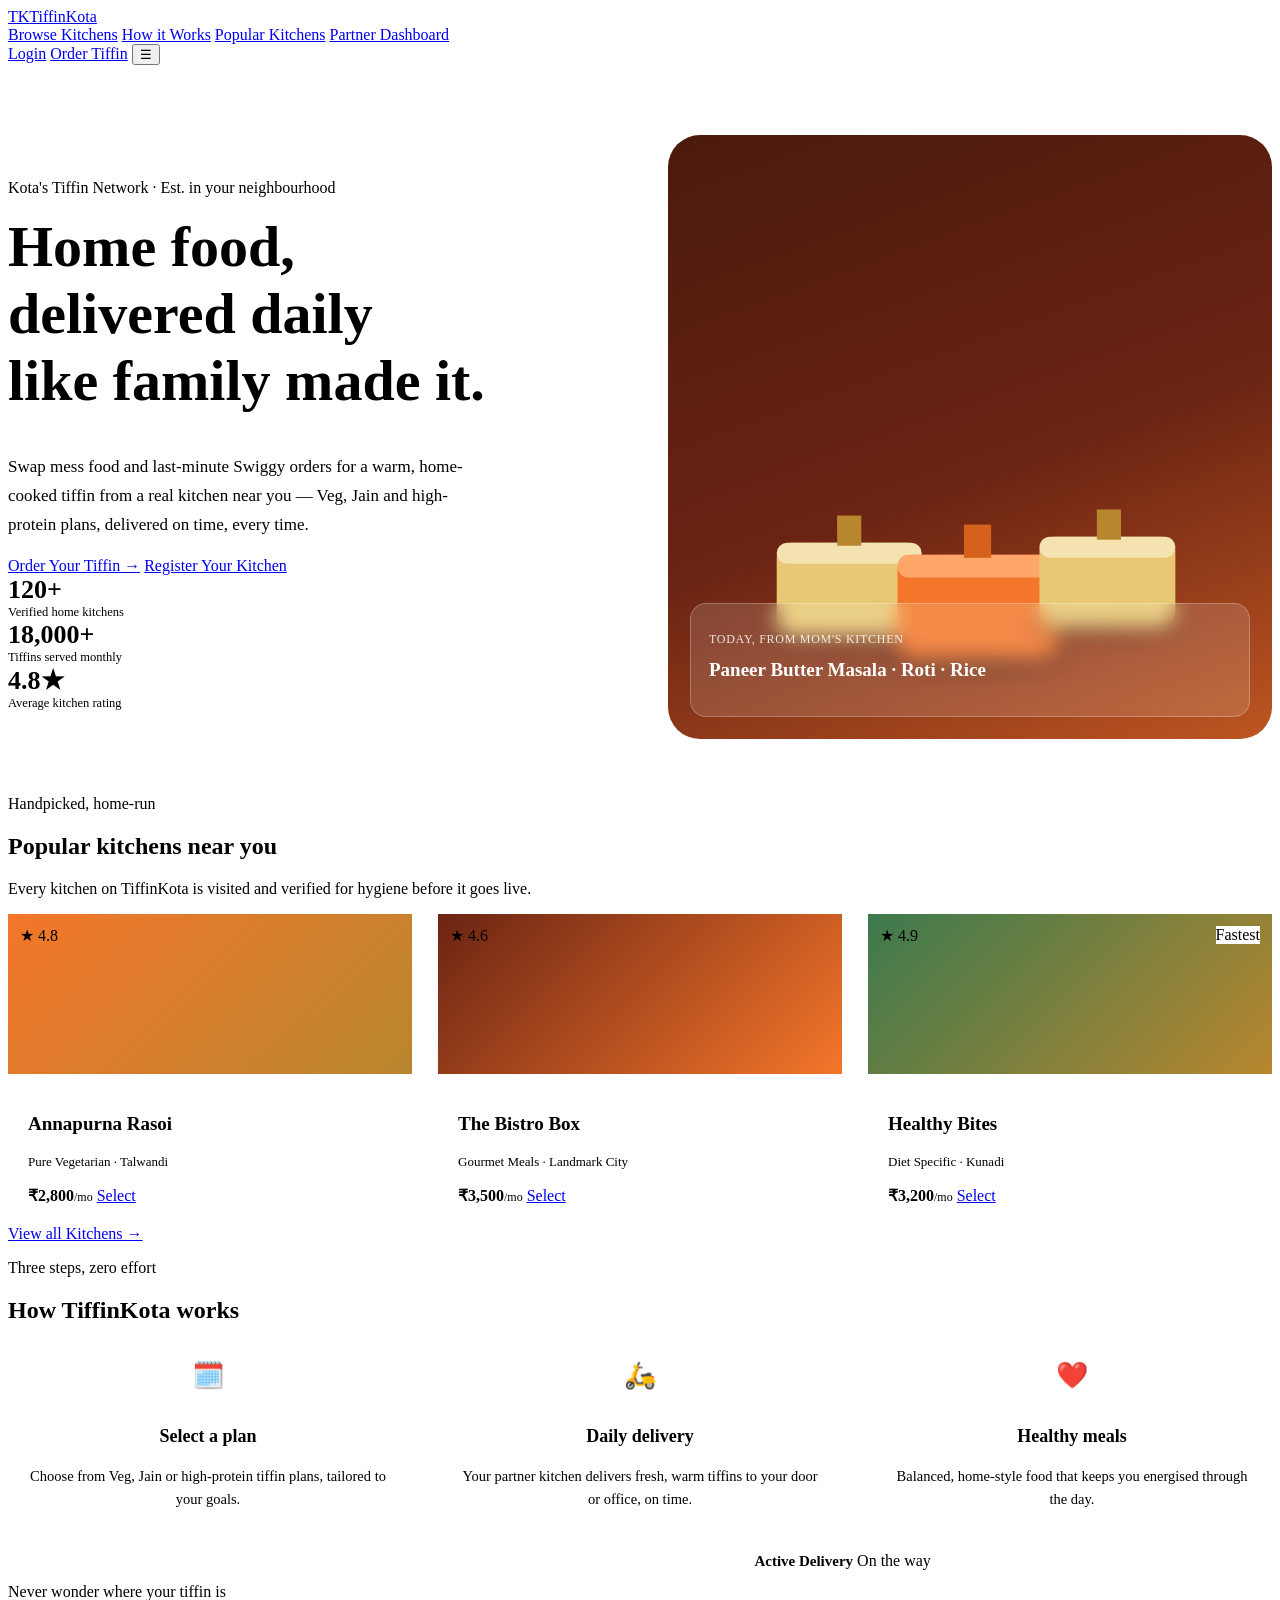
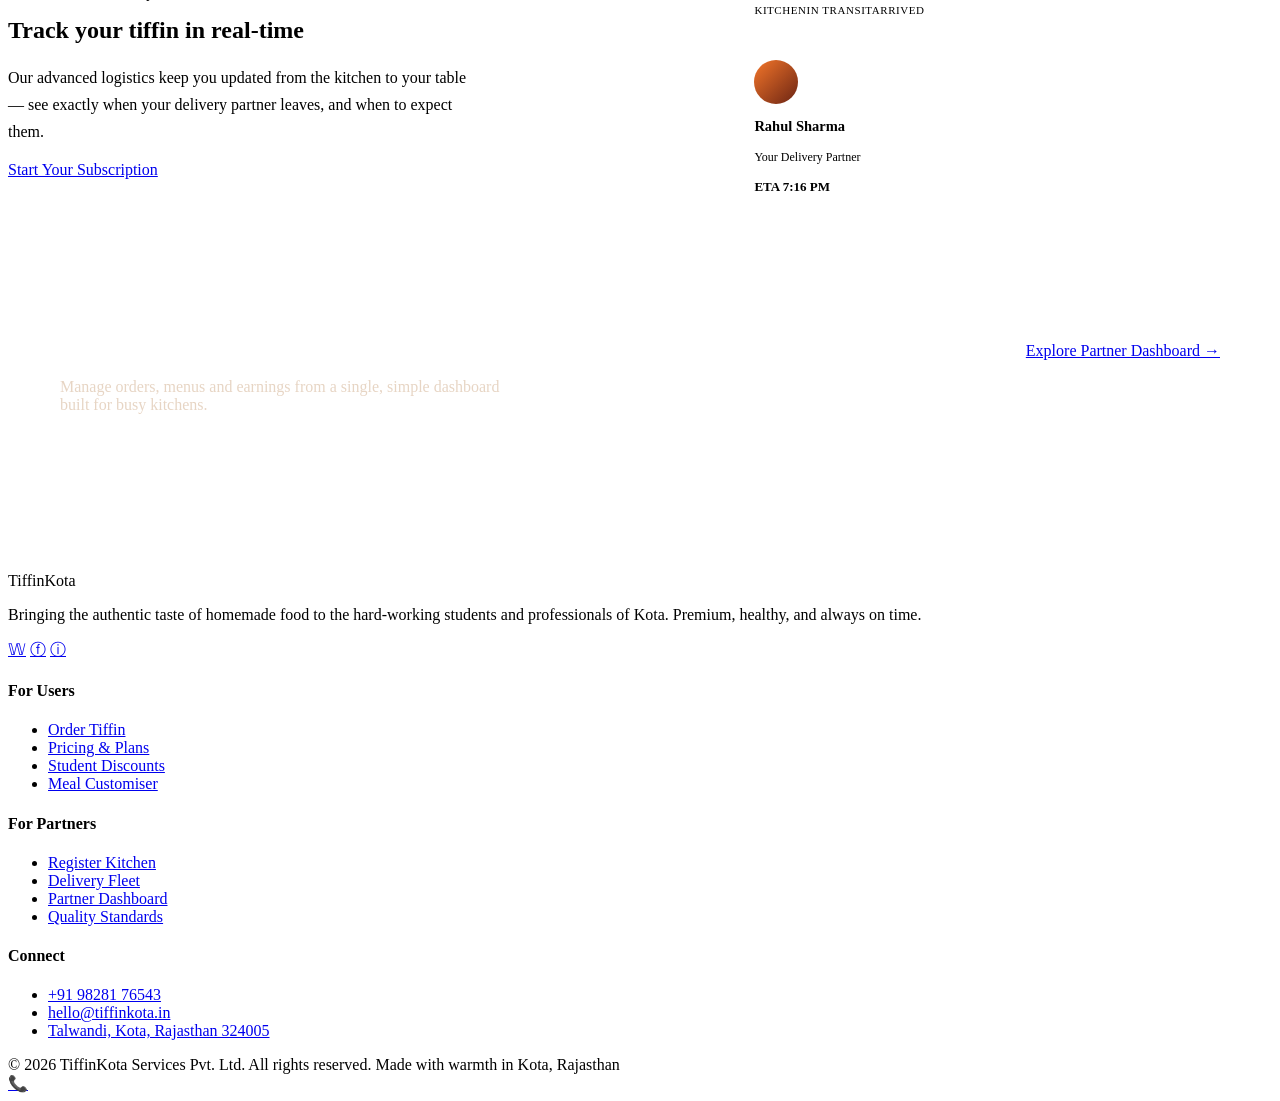
==== index.html @ de087250 "Rename index-2.html to index.html" ====
<!DOCTYPE html>
<html lang="en">
<head>
<meta charset="UTF-8">
<meta name="viewport" content="width=device-width, initial-scale=1.0">
<title>TiffinKota — Premium Home-Cooked Tiffin Delivery in Kota</title>
<meta name="description" content="Fresh, home-style tiffins delivered daily from Kota's most-loved kitchens. Subscribe once, eat well every day.">
<link rel="stylesheet" href="css/style.css">
</head>
<body>

<nav class="nav">
  <div class="container nav-inner">
    <a href="index.html" class="brand"><span class="brand-mark">TK</span>TiffinKota</a>
    <div class="nav-links">
      <a href="kitchens.html">Browse Kitchens</a>
      <a href="index.html#how">How it Works</a>
      <a href="index.html#kitchens">Popular Kitchens</a>
      <a href="dashboard.html">Partner Dashboard</a>
    </div>
    <div class="nav-cta">
      <a href="login.html" class="btn btn-outline btn-sm">Login</a>
      <a href="kitchens.html" class="btn btn-primary btn-sm">Order Tiffin</a>
      <button class="nav-toggle" aria-label="Menu">☰</button>
    </div>
  </div>
</nav>

<!-- ============ HERO ============ -->
<header style="position:relative; overflow:hidden; padding:70px 0 40px;">
  <div class="container" style="display:grid; grid-template-columns:1fr 1fr; gap:56px; align-items:center;">
    <div>
      <p class="eyebrow">Kota's Tiffin Network · Est. in your neighbourhood</p>
      <h1 style="font-size:clamp(38px,5vw,58px); margin-top:14px;">
        Home food,<br><span class="serif-italic">delivered daily</span><br>like family made it.
      </h1>
      <p style="font-size:17px; color:var(--ink-soft); margin-top:22px; max-width:460px; line-height:1.7;">
        Swap mess food and last-minute Swiggy orders for a warm, home-cooked tiffin from a real kitchen near you — Veg, Jain and high-protein plans, delivered on time, every time.
      </p>
      <div class="flex gap-16 mt-32" style="flex-wrap:wrap;">
        <a href="kitchens.html" class="btn btn-primary">Order Your Tiffin →</a>
        <a href="#" class="btn btn-ghost" data-wa="Hi TiffinKota, I run a home kitchen and want to register as a partner.">Register Your Kitchen</a>
      </div>
      <div class="flex gap-16 mt-32" style="flex-wrap:wrap;">
        <div>
          <div style="font-family:'Fraunces'; font-size:26px; font-weight:700; color:var(--maroon);">120+</div>
          <div style="font-size:12.5px; color:var(--ink-soft);">Verified home kitchens</div>
        </div>
        <div style="width:1px; background:var(--line);"></div>
        <div>
          <div style="font-family:'Fraunces'; font-size:26px; font-weight:700; color:var(--maroon);">18,000+</div>
          <div style="font-size:12.5px; color:var(--ink-soft);">Tiffins served monthly</div>
        </div>
        <div style="width:1px; background:var(--line);"></div>
        <div>
          <div style="font-family:'Fraunces'; font-size:26px; font-weight:700; color:var(--maroon);">4.8★</div>
          <div style="font-size:12.5px; color:var(--ink-soft);">Average kitchen rating</div>
        </div>
      </div>
    </div>

    <!-- Signature: animated steaming tiffin stack -->
    <div style="position:relative; aspect-ratio:1/1; border-radius:32px; overflow:hidden;
                background:linear-gradient(160deg, #4A1A0D 0%, #6B2413 55%, #F4762A 130%);">
      <canvas id="steamCanvas" style="position:absolute; inset:0; width:100%; height:100%; z-index:2;"></canvas>
      <svg viewBox="0 0 400 400" style="position:absolute; inset:0; width:100%; height:100%; z-index:1;">
        <!-- three stacked tiffin dabbas, simplified geometric illustration -->
        <ellipse cx="120" cy="330" rx="55" ry="12" fill="rgba(0,0,0,0.18)"/>
        <rect x="72" y="270" width="96" height="62" rx="10" fill="#E8C874"/>
        <rect x="72" y="270" width="96" height="14" rx="7" fill="#F4E3B0"/>
        <rect x="112" y="252" width="16" height="20" fill="#B8862E"/>

        <ellipse cx="205" cy="345" rx="62" ry="13" fill="rgba(0,0,0,0.2)"/>
        <rect x="152" y="278" width="106" height="68" rx="10" fill="#F4762A"/>
        <rect x="152" y="278" width="106" height="15" rx="7" fill="#FFA76B"/>
        <rect x="196" y="258" width="18" height="22" fill="#D6611C"/>

        <ellipse cx="290" cy="325" rx="52" ry="11" fill="rgba(0,0,0,0.18)"/>
        <rect x="246" y="266" width="90" height="60" rx="10" fill="#E8C874"/>
        <rect x="246" y="266" width="90" height="14" rx="7" fill="#F4E3B0"/>
        <rect x="284" y="248" width="16" height="20" fill="#B8862E"/>
      </svg>
      <div style="position:absolute; bottom:22px; left:22px; right:22px; z-index:3;
                  background:rgba(255,255,255,0.14); backdrop-filter:blur(10px);
                  border:1px solid rgba(255,255,255,0.25); border-radius:16px; padding:16px 18px; color:#fff;">
        <p style="font-size:12px; letter-spacing:.06em; text-transform:uppercase; opacity:.85;">Today, from Mom's Kitchen</p>
        <p style="font-family:'Fraunces'; font-size:19px; font-weight:600; margin-top:4px;">Paneer Butter Masala · Roti · Rice</p>
      </div>
    </div>
  </div>
</header>

<!-- ============ POPULAR KITCHENS ============ -->
<section id="kitchens">
  <div class="container">
    <div class="section-head reveal">
      <p class="eyebrow">Handpicked, home-run</p>
      <h2>Popular kitchens near you</h2>
      <p>Every kitchen on TiffinKota is visited and verified for hygiene before it goes live.</p>
    </div>

    <div class="reveal" style="display:grid; grid-template-columns:repeat(3,1fr); gap:26px;">
      <div class="card" style="overflow:hidden;">
        <div style="height:160px; background:linear-gradient(135deg,#F4762A,#B8862E); position:relative;">
          <span class="rating" style="position:absolute; top:12px; left:12px;">★ 4.8</span>
        </div>
        <div style="padding:20px;">
          <h3 style="font-size:19px;">Annapurna Rasoi</h3>
          <p style="font-size:13px; color:var(--ink-soft); margin-top:4px;">Pure Vegetarian · Talwandi</p>
          <div class="flex" style="justify-content:space-between; align-items:center; margin-top:16px;">
            <span style="font-family:'JetBrains Mono'; font-weight:600; color:var(--maroon);">₹2,800<span style="font-weight:400; color:var(--ink-soft); font-size:12px;">/mo</span></span>
            <a href="checkout.html" class="btn btn-primary btn-sm">Select</a>
          </div>
        </div>
      </div>

      <div class="card" style="overflow:hidden;">
        <div style="height:160px; background:linear-gradient(135deg,#6B2413,#F4762A); position:relative;">
          <span class="rating" style="position:absolute; top:12px; left:12px;">★ 4.6</span>
        </div>
        <div style="padding:20px;">
          <h3 style="font-size:19px;">The Bistro Box</h3>
          <p style="font-size:13px; color:var(--ink-soft); margin-top:4px;">Gourmet Meals · Landmark City</p>
          <div class="flex" style="justify-content:space-between; align-items:center; margin-top:16px;">
            <span style="font-family:'JetBrains Mono'; font-weight:600; color:var(--maroon);">₹3,500<span style="font-weight:400; color:var(--ink-soft); font-size:12px;">/mo</span></span>
            <a href="checkout.html" class="btn btn-primary btn-sm">Select</a>
          </div>
        </div>
      </div>

      <div class="card" style="overflow:hidden;">
        <div style="height:160px; background:linear-gradient(135deg,#3C7A4E,#B8862E); position:relative;">
          <span class="rating" style="position:absolute; top:12px; left:12px;">★ 4.9</span>
          <span class="chip" style="position:absolute; top:12px; right:12px; background:#fff;">Fastest</span>
        </div>
        <div style="padding:20px;">
          <h3 style="font-size:19px;">Healthy Bites</h3>
          <p style="font-size:13px; color:var(--ink-soft); margin-top:4px;">Diet Specific · Kunadi</p>
          <div class="flex" style="justify-content:space-between; align-items:center; margin-top:16px;">
            <span style="font-family:'JetBrains Mono'; font-weight:600; color:var(--maroon);">₹3,200<span style="font-weight:400; color:var(--ink-soft); font-size:12px;">/mo</span></span>
            <a href="checkout.html" class="btn btn-primary btn-sm">Select</a>
          </div>
        </div>
      </div>
    </div>

    <div class="center mt-32 reveal">
      <a href="kitchens.html" class="btn btn-outline">View all Kitchens →</a>
    </div>
  </div>
</section>

<!-- ============ HOW IT WORKS ============ -->
<section id="how" style="background:var(--cream-dim);">
  <div class="container">
    <div class="section-head center reveal">
      <p class="eyebrow">Three steps, zero effort</p>
      <h2>How TiffinKota works</h2>
    </div>
    <div class="reveal" style="display:grid; grid-template-columns:repeat(3,1fr); gap:32px;">
      <div style="text-align:center; padding:0 16px;">
        <div style="width:64px; height:64px; border-radius:18px; background:var(--paper); box-shadow:var(--shadow-sm);
                    display:flex; align-items:center; justify-content:center; font-size:26px; margin:0 auto 18px;">🗓️</div>
        <h3 style="font-size:18px;">Select a plan</h3>
        <p style="color:var(--ink-soft); font-size:14.5px; margin-top:8px; line-height:1.6;">Choose from Veg, Jain or high-protein tiffin plans, tailored to your goals.</p>
      </div>
      <div style="text-align:center; padding:0 16px;">
        <div style="width:64px; height:64px; border-radius:18px; background:var(--paper); box-shadow:var(--shadow-sm);
                    display:flex; align-items:center; justify-content:center; font-size:26px; margin:0 auto 18px;">🛵</div>
        <h3 style="font-size:18px;">Daily delivery</h3>
        <p style="color:var(--ink-soft); font-size:14.5px; margin-top:8px; line-height:1.6;">Your partner kitchen delivers fresh, warm tiffins to your door or office, on time.</p>
      </div>
      <div style="text-align:center; padding:0 16px;">
        <div style="width:64px; height:64px; border-radius:18px; background:var(--paper); box-shadow:var(--shadow-sm);
                    display:flex; align-items:center; justify-content:center; font-size:26px; margin:0 auto 18px;">❤️</div>
        <h3 style="font-size:18px;">Healthy meals</h3>
        <p style="color:var(--ink-soft); font-size:14.5px; margin-top:8px; line-height:1.6;">Balanced, home-style food that keeps you energised through the day.</p>
      </div>
    </div>
  </div>
</section>

<!-- ============ LIVE TRACKING ============ -->
<section>
  <div class="container" style="display:grid; grid-template-columns:1.1fr 0.9fr; gap:56px; align-items:center;">
    <div class="reveal">
      <p class="eyebrow">Never wonder where your tiffin is</p>
      <h2 style="margin-top:10px;">Track your tiffin in real-time</h2>
      <p style="color:var(--ink-soft); margin-top:14px; line-height:1.7; max-width:460px;">
        Our advanced logistics keep you updated from the kitchen to your table — see exactly when your delivery partner leaves, and when to expect them.
      </p>
      <a href="kitchens.html" class="btn btn-dark mt-24">Start Your Subscription</a>
    </div>
    <div class="card reveal" style="padding:26px; border-radius:22px;">
      <div class="flex" style="justify-content:space-between; align-items:center;">
        <span style="font-weight:600; font-size:15px;">Active Delivery</span>
        <span class="chip" style="background:var(--sage-bg); color:var(--sage);">On the way</span>
      </div>
      <div style="height:6px; background:var(--line); border-radius:4px; margin-top:20px; position:relative; overflow:hidden;">
        <div style="position:absolute; left:0; top:0; bottom:0; width:62%; background:linear-gradient(90deg,var(--terracotta),var(--gold)); border-radius:4px;"></div>
      </div>
      <div class="flex" style="justify-content:space-between; font-size:11px; color:var(--ink-soft); margin-top:8px; text-transform:uppercase; letter-spacing:.05em;">
        <span>Kitchen</span><span>In Transit</span><span>Arrived</span>
      </div>
      <div class="flex" style="align-items:center; gap:12px; margin-top:24px; padding-top:20px; border-top:1px solid var(--line);">
        <div style="width:44px; height:44px; border-radius:50%; background:linear-gradient(135deg,#F4762A,#6B2413);"></div>
        <div>
          <p style="font-weight:600; font-size:14.5px;">Rahul Sharma</p>
          <p style="font-size:12px; color:var(--ink-soft);">Your Delivery Partner</p>
        </div>
        <span style="margin-left:auto; font-family:'JetBrains Mono'; font-size:13px; color:var(--maroon); font-weight:600;">ETA 7:16 PM</span>
      </div>
    </div>
  </div>
</section>

<!-- ============ PARTNER CTA STRIP ============ -->
<section style="padding:0 0 90px;">
  <div class="container">
    <div class="reveal" style="background:linear-gradient(135deg, var(--maroon), var(--maroon-deep)); border-radius:28px; padding:52px; display:flex; justify-content:space-between; align-items:center; flex-wrap:wrap; gap:24px; color:#fff;">
      <div>
        <p class="eyebrow" style="color:var(--gold-light);">For home kitchens &amp; caterers</p>
        <h2 style="color:#fff; font-size:28px; margin-top:8px;">Run your kitchen with TiffinKota's Partner Dashboard</h2>
        <p style="color:#E7D5C4; margin-top:10px; max-width:440px;">Manage orders, menus and earnings from a single, simple dashboard built for busy kitchens.</p>
      </div>
      <a href="dashboard.html" class="btn btn-primary">Explore Partner Dashboard →</a>
    </div>
  </div>
</section>

<footer class="footer">
  <div class="container">
    <div class="footer-grid">
      <div>
        <div class="footer-brand">TiffinKota</div>
        <p class="footer-desc">Bringing the authentic taste of homemade food to the hard-working students and professionals of Kota. Premium, healthy, and always on time.</p>
        <div class="social-row">
          <a href="#" data-wa="Hi TiffinKota!">𝕎</a>
          <a href="#">ⓕ</a>
          <a href="#">ⓘ</a>
        </div>
      </div>
      <div>
        <h4>For Users</h4>
        <ul>
          <li><a href="kitchens.html">Order Tiffin</a></li>
          <li><a href="kitchens.html">Pricing &amp; Plans</a></li>
          <li><a href="#">Student Discounts</a></li>
          <li><a href="#">Meal Customiser</a></li>
        </ul>
      </div>
      <div>
        <h4>For Partners</h4>
        <ul>
          <li><a href="dashboard.html">Register Kitchen</a></li>
          <li><a href="dashboard.html">Delivery Fleet</a></li>
          <li><a href="dashboard.html">Partner Dashboard</a></li>
          <li><a href="#">Quality Standards</a></li>
        </ul>
      </div>
      <div>
        <h4>Connect</h4>
        <ul>
          <li><a href="#" data-wa="Hi TiffinKota, I have a question.">+91 98281 76543</a></li>
          <li><a href="#">hello@tiffinkota.in</a></li>
          <li><a href="#">Talwandi, Kota, Rajasthan 324005</a></li>
        </ul>
      </div>
    </div>
    <div class="footer-bottom">
      <span>© 2026 TiffinKota Services Pvt. Ltd. All rights reserved.</span>
      <span>Made with warmth in Kota, Rajasthan</span>
    </div>
  </div>
</footer>

<a href="#" class="wa-float" data-wa="Hi TiffinKota, I'd like to order a tiffin!" aria-label="Chat on WhatsApp">📞</a>

<script src="js/script.js"></script>
</body>
</html>
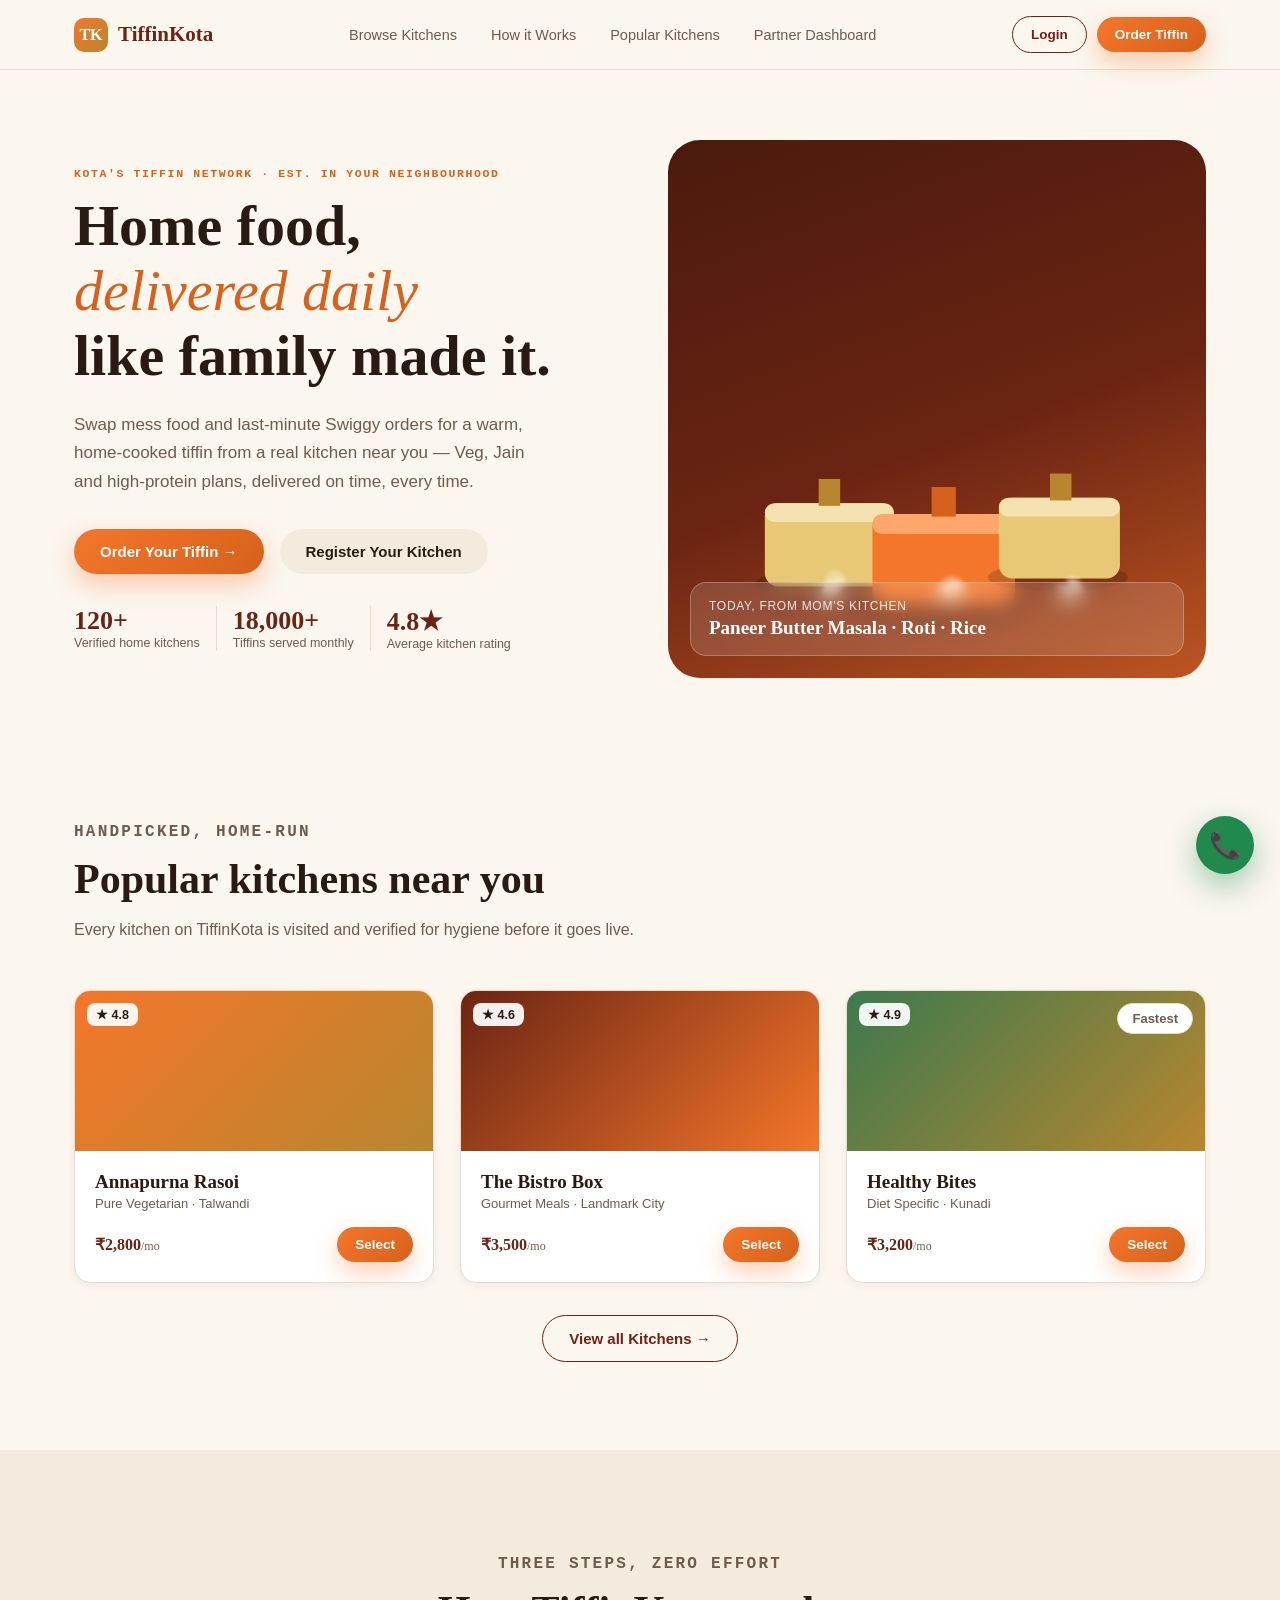
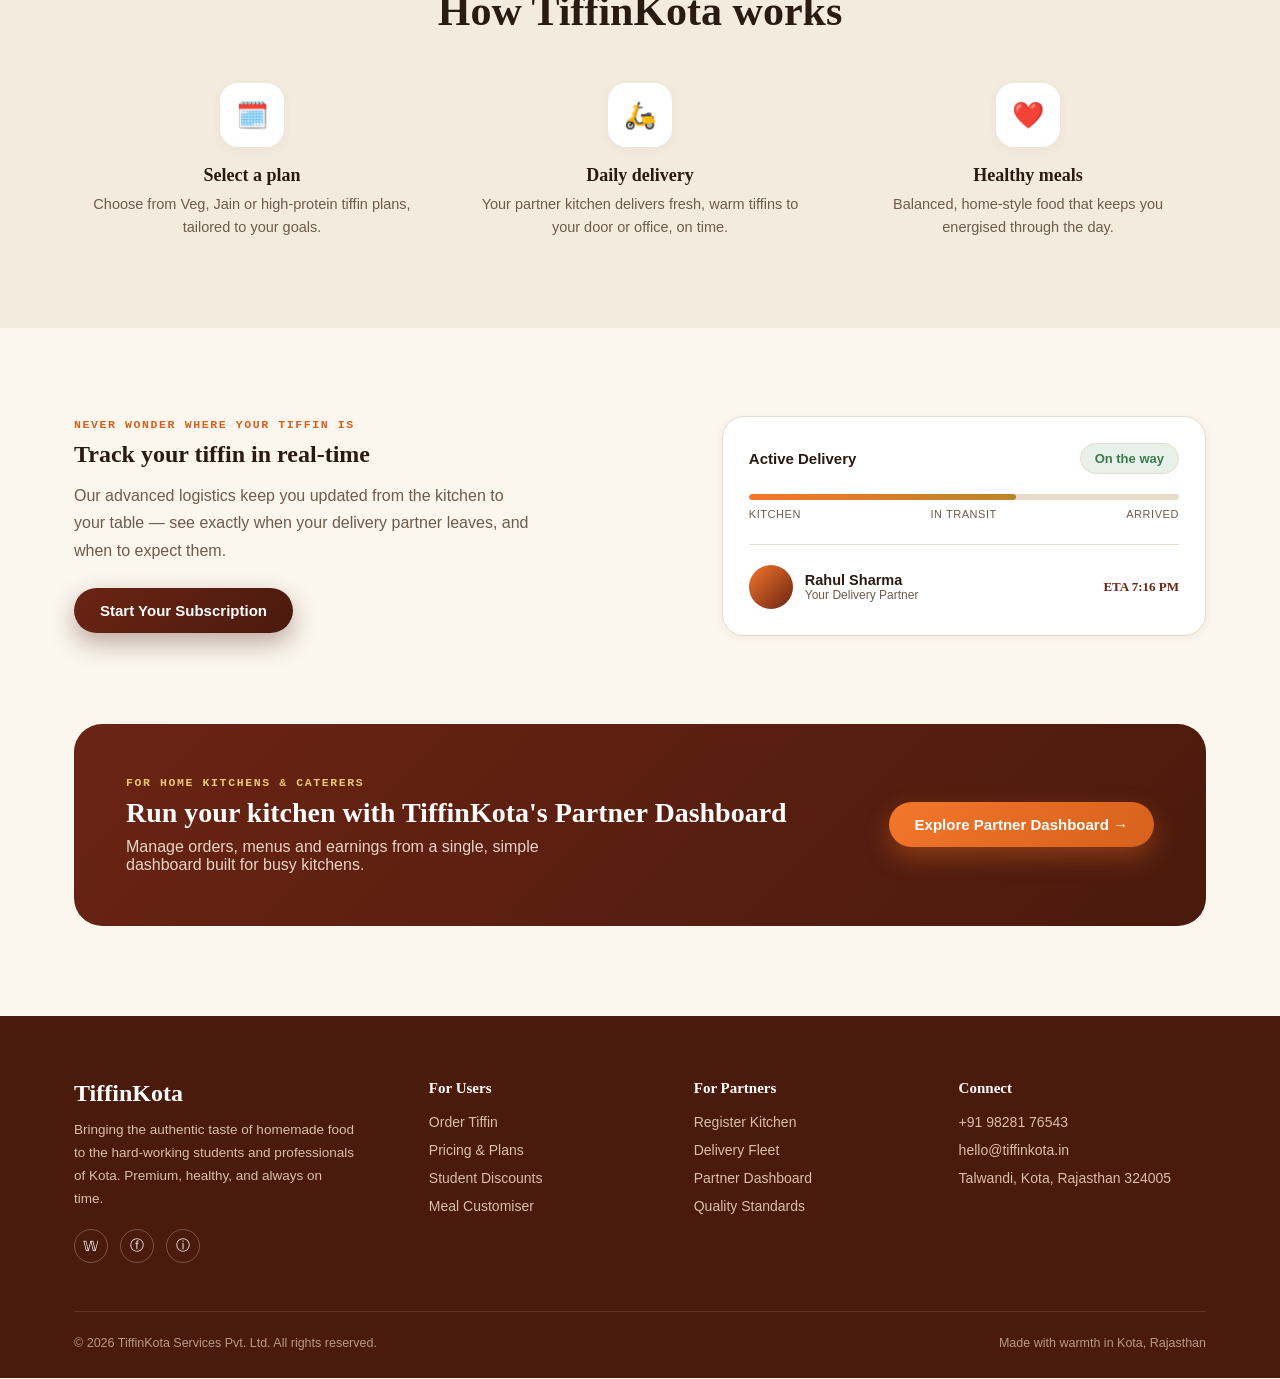
==== commit 9bc7a204: "Update stylesheet and script links in index.html" ====
--- a/index.html
+++ b/index.html
@@ -5,7 +5,7 @@
 <meta name="viewport" content="width=device-width, initial-scale=1.0">
 <title>TiffinKota — Premium Home-Cooked Tiffin Delivery in Kota</title>
 <meta name="description" content="Fresh, home-style tiffins delivered daily from Kota's most-loved kitchens. Subscribe once, eat well every day.">
-<link rel="stylesheet" href="css/style.css">
+<link rel="stylesheet" href="/style.css">
 </head>
 <body>
 
@@ -276,6 +276,6 @@
 
 <a href="#" class="wa-float" data-wa="Hi TiffinKota, I'd like to order a tiffin!" aria-label="Chat on WhatsApp">📞</a>
 
-<script src="js/script.js"></script>
+<script src="./script.js"></script>
 </body>
 </html>
--- a/style.css
+++ b/style.css
@@ -0,0 +1,233 @@
+/* ============================================
+   TiffinKota — Design System
+   Fraunces (display) + Work Sans (body) + JetBrains Mono (data)
+   ============================================ */
+
+@import url('https://fonts.googleapis.com/css2?family=Fraunces:ital,opsz,wght@0,9..144,300;0,9..144,500;0,9..144,600;0,9..144,700;1,9..144,500&family=Work+Sans:wght@400;500;600;700&family=JetBrains+Mono:wght@400;500;600&display=swap');
+
+:root{
+  --cream:      #FBF6EE;
+  --cream-dim:  #F3ECDE;
+  --paper:      #FFFFFF;
+  --ink:        #2A1B12;
+  --ink-soft:   #6E5B4C;
+  --terracotta: #F4762A;
+  --terracotta-dark: #D6611C;
+  --maroon:     #6B2413;
+  --maroon-deep:#4A1A0D;
+  --gold:       #B8862E;
+  --gold-light: #E8C874;
+  --sage:       #3C7A4E;
+  --sage-bg:    #E7F1E9;
+  --line:       #E7DCC9;
+  --shadow-sm:  0 2px 10px rgba(74,26,13,0.06);
+  --shadow-md:  0 10px 30px rgba(74,26,13,0.10);
+  --shadow-lg:  0 24px 60px rgba(74,26,13,0.16);
+  --radius-s:   10px;
+  --radius-m:   16px;
+  --radius-l:   26px;
+  --ease: cubic-bezier(.22,1,.36,1);
+}
+
+*{box-sizing:border-box; margin:0; padding:0;}
+html{scroll-behavior:smooth;}
+body{
+  font-family:'Work Sans', sans-serif;
+  background:var(--cream);
+  color:var(--ink);
+  -webkit-font-smoothing:antialiased;
+  overflow-x:hidden;
+}
+img{max-width:100%; display:block;}
+a{color:inherit; text-decoration:none;}
+button{font-family:inherit; cursor:pointer; border:none; background:none;}
+ul{list-style:none;}
+input, select{font-family:inherit;}
+
+.eyebrow{
+  font-family:'JetBrains Mono', monospace;
+  font-size:11.5px;
+  letter-spacing:.14em;
+  text-transform:uppercase;
+  color:var(--terracotta-dark);
+  font-weight:600;
+}
+h1,h2,h3,h4{font-family:'Fraunces', serif; font-weight:600; color:var(--ink); line-height:1.12;}
+.serif-italic{font-style:italic; font-weight:500; color:var(--terracotta-dark);}
+
+.container{max-width:1180px; margin:0 auto; padding:0 24px;}
+
+/* Focus visibility */
+a:focus-visible, button:focus-visible, input:focus-visible{
+  outline:2px solid var(--terracotta); outline-offset:2px;
+}
+@media (prefers-reduced-motion: reduce){
+  *{animation-duration:0.001ms !important; transition-duration:0.001ms !important;}
+}
+
+/* ---------- Buttons ---------- */
+.btn{
+  display:inline-flex; align-items:center; justify-content:center; gap:8px;
+  padding:14px 26px; border-radius:999px; font-weight:600; font-size:15px;
+  transition:transform .25s var(--ease), box-shadow .25s var(--ease), background .2s;
+  white-space:nowrap;
+}
+.btn-primary{
+  background:linear-gradient(135deg, var(--terracotta), var(--terracotta-dark));
+  color:#fff; box-shadow:0 10px 24px rgba(244,118,42,0.35);
+}
+.btn-primary:hover{transform:translateY(-2px); box-shadow:0 14px 30px rgba(244,118,42,0.45);}
+.btn-dark{
+  background:linear-gradient(135deg, var(--maroon), var(--maroon-deep));
+  color:#fff; box-shadow:0 10px 24px rgba(74,26,13,0.35);
+}
+.btn-dark:hover{transform:translateY(-2px); box-shadow:0 14px 30px rgba(74,26,13,0.45);}
+.btn-outline{
+  background:transparent; border:1.5px solid var(--maroon); color:var(--maroon);
+}
+.btn-outline:hover{background:var(--maroon); color:#fff;}
+.btn-ghost{background:var(--cream-dim); color:var(--ink);}
+.btn-ghost:hover{background:var(--line);}
+.btn-wa{
+  background:#1F8A4C; color:#fff; box-shadow:0 10px 24px rgba(31,138,76,.3);
+}
+.btn-wa:hover{transform:translateY(-2px);}
+.btn-sm{padding:10px 18px; font-size:13.5px;}
+.btn-block{width:100%;}
+
+/* ---------- Nav ---------- */
+.nav{
+  position:sticky; top:0; z-index:100;
+  background:rgba(251,246,238,0.85); backdrop-filter:blur(14px);
+  border-bottom:1px solid var(--line);
+}
+.nav-inner{display:flex; align-items:center; justify-content:space-between; padding:16px 24px;}
+.brand{display:flex; align-items:center; gap:10px; font-family:'Fraunces',serif; font-weight:700; font-size:21px; color:var(--maroon);}
+.brand-mark{
+  width:34px; height:34px; border-radius:10px;
+  background:linear-gradient(135deg, var(--terracotta), var(--gold));
+  display:flex; align-items:center; justify-content:center; color:#fff; font-size:16px;
+}
+.nav-links{display:flex; gap:34px; align-items:center;}
+.nav-links a{font-size:14.5px; font-weight:500; color:var(--ink-soft); transition:color .2s;}
+.nav-links a:hover{color:var(--terracotta-dark);}
+.nav-cta{display:flex; gap:10px; align-items:center;}
+.nav-toggle{display:none;}
+
+@media (max-width:860px){
+  .nav-links{display:none;}
+  .nav-toggle{display:block; font-size:22px; color:var(--maroon);}
+}
+
+/* ---------- Footer ---------- */
+.footer{background:var(--maroon-deep); color:#F3E4D6; padding:64px 0 28px;}
+.footer-grid{display:grid; grid-template-columns:1.4fr 1fr 1fr 1.1fr; gap:40px;}
+.footer h4{color:#fff; font-size:15px; margin-bottom:16px; font-family:'Work Sans'; font-weight:600;}
+.footer ul li{margin-bottom:10px;}
+.footer ul li a{color:#D8BFA9; font-size:14px; transition:color .2s;}
+.footer ul li a:hover{color:var(--gold-light);}
+.footer-brand{font-family:'Fraunces',serif; font-size:24px; color:#fff; font-weight:700; margin-bottom:12px;}
+.footer-desc{color:#D8BFA9; font-size:13.5px; line-height:1.7; max-width:280px;}
+.footer-bottom{
+  margin-top:48px; padding-top:24px; border-top:1px solid rgba(255,255,255,0.12);
+  display:flex; justify-content:space-between; flex-wrap:wrap; gap:12px;
+  font-size:12.5px; color:#B79A83;
+}
+.social-row{display:flex; gap:12px; margin-top:18px;}
+.social-row a{
+  width:34px; height:34px; border-radius:50%; border:1px solid rgba(255,255,255,0.25);
+  display:flex; align-items:center; justify-content:center; font-size:14px; color:#fff;
+  transition:background .2s;
+}
+.social-row a:hover{background:var(--terracotta);}
+
+@media (max-width:760px){
+  .footer-grid{grid-template-columns:1fr 1fr;}
+}
+
+/* ---------- WhatsApp floating button ---------- */
+.wa-float{
+  position:fixed; bottom:26px; right:26px; z-index:200;
+  width:58px; height:58px; border-radius:50%;
+  background:#1F8A4C; color:#fff; display:flex; align-items:center; justify-content:center;
+  font-size:26px; box-shadow:0 12px 30px rgba(31,138,76,0.4);
+  transition:transform .25s var(--ease);
+}
+.wa-float:hover{transform:scale(1.08) rotate(-4deg);}
+
+/* ---------- Section utilities ---------- */
+section{padding:88px 0;}
+.section-head{max-width:640px; margin-bottom:48px;}
+.section-head h2{font-size:clamp(28px,4vw,42px); margin-top:10px;}
+.section-head p{color:var(--ink-soft); font-size:16px; margin-top:14px; line-height:1.6;}
+.center{text-align:center; margin-left:auto; margin-right:auto;}
+
+/* ---------- Cards shared ---------- */
+.card{
+  background:var(--paper); border-radius:var(--radius-m); border:1px solid var(--line);
+  box-shadow:var(--shadow-sm);
+}
+
+/* ---------- Chips / tags ---------- */
+.chip{
+  display:inline-flex; align-items:center; gap:6px;
+  padding:7px 14px; border-radius:999px; font-size:13px; font-weight:600;
+  background:var(--cream-dim); color:var(--ink-soft); border:1px solid var(--line);
+  transition:all .2s;
+}
+.chip.active{background:var(--maroon); color:#fff; border-color:var(--maroon);}
+.chip-veg{background:var(--sage-bg); color:var(--sage); border:none;}
+
+/* ---------- Rating ---------- */
+.rating{
+  display:inline-flex; align-items:center; gap:4px; font-size:12.5px; font-weight:700;
+  background:rgba(255,255,255,0.92); padding:4px 9px; border-radius:8px; color:var(--ink);
+}
+
+/* ---------- Reveal on scroll ---------- */
+.reveal{opacity:0; transform:translateY(24px); transition:opacity .7s var(--ease), transform .7s var(--ease);}
+.reveal.in{opacity:1; transform:none;}
+
+/* ---------- Mobile phone frame (for showcasing app-like flows on desktop) ---------- */
+.phone-frame{
+  width:min(390px, 90vw);
+  background:var(--paper);
+  border-radius:38px;
+  border:8px solid var(--ink);
+  box-shadow:var(--shadow-lg);
+  overflow:hidden;
+  position:relative;
+}
+.phone-notch{
+  position:absolute; top:0; left:50%; transform:translateX(-50%);
+  width:120px; height:22px; background:var(--ink); border-radius:0 0 16px 16px; z-index:5;
+}
+.phone-screen{max-height:80vh; overflow-y:auto; -ms-overflow-style:none; scrollbar-width:none;}
+.phone-screen::-webkit-scrollbar{display:none;}
+
+/* ---------- Toast ---------- */
+.toast{
+  position:fixed; bottom:100px; right:26px; z-index:300;
+  background:var(--ink); color:#fff; padding:14px 20px; border-radius:12px;
+  font-size:14px; font-weight:500; box-shadow:var(--shadow-lg);
+  transform:translateY(20px); opacity:0; pointer-events:none;
+  transition:all .35s var(--ease);
+}
+.toast.show{transform:translateY(0); opacity:1;}
+
+/* ---------- Steps ---------- */
+.steps-row{display:flex; justify-content:space-between; gap:8px; margin-bottom:36px;}
+.step-dot{flex:1; text-align:center; position:relative;}
+.step-dot span{
+  display:inline-flex; align-items:center; justify-content:center;
+  width:30px; height:30px; border-radius:50%; background:var(--line); color:var(--ink-soft);
+  font-family:'JetBrains Mono'; font-size:12.5px; font-weight:600; margin-bottom:6px;
+}
+.step-dot.active span{background:var(--terracotta); color:#fff;}
+.step-dot p{font-size:11.5px; color:var(--ink-soft); font-weight:600;}
+.step-dot.active p{color:var(--maroon);}
+
+/* Utility */
+.flex{display:flex;}
+.gap-8{gap:8px;} .gap-12{gap:12px;} .gap-16{gap:16px;}
+.mt-8{margin-top:8px;} .mt-16{margin-top:16px;} .mt-24{margin-top:24px;} .mt-32{margin-top:32px;}
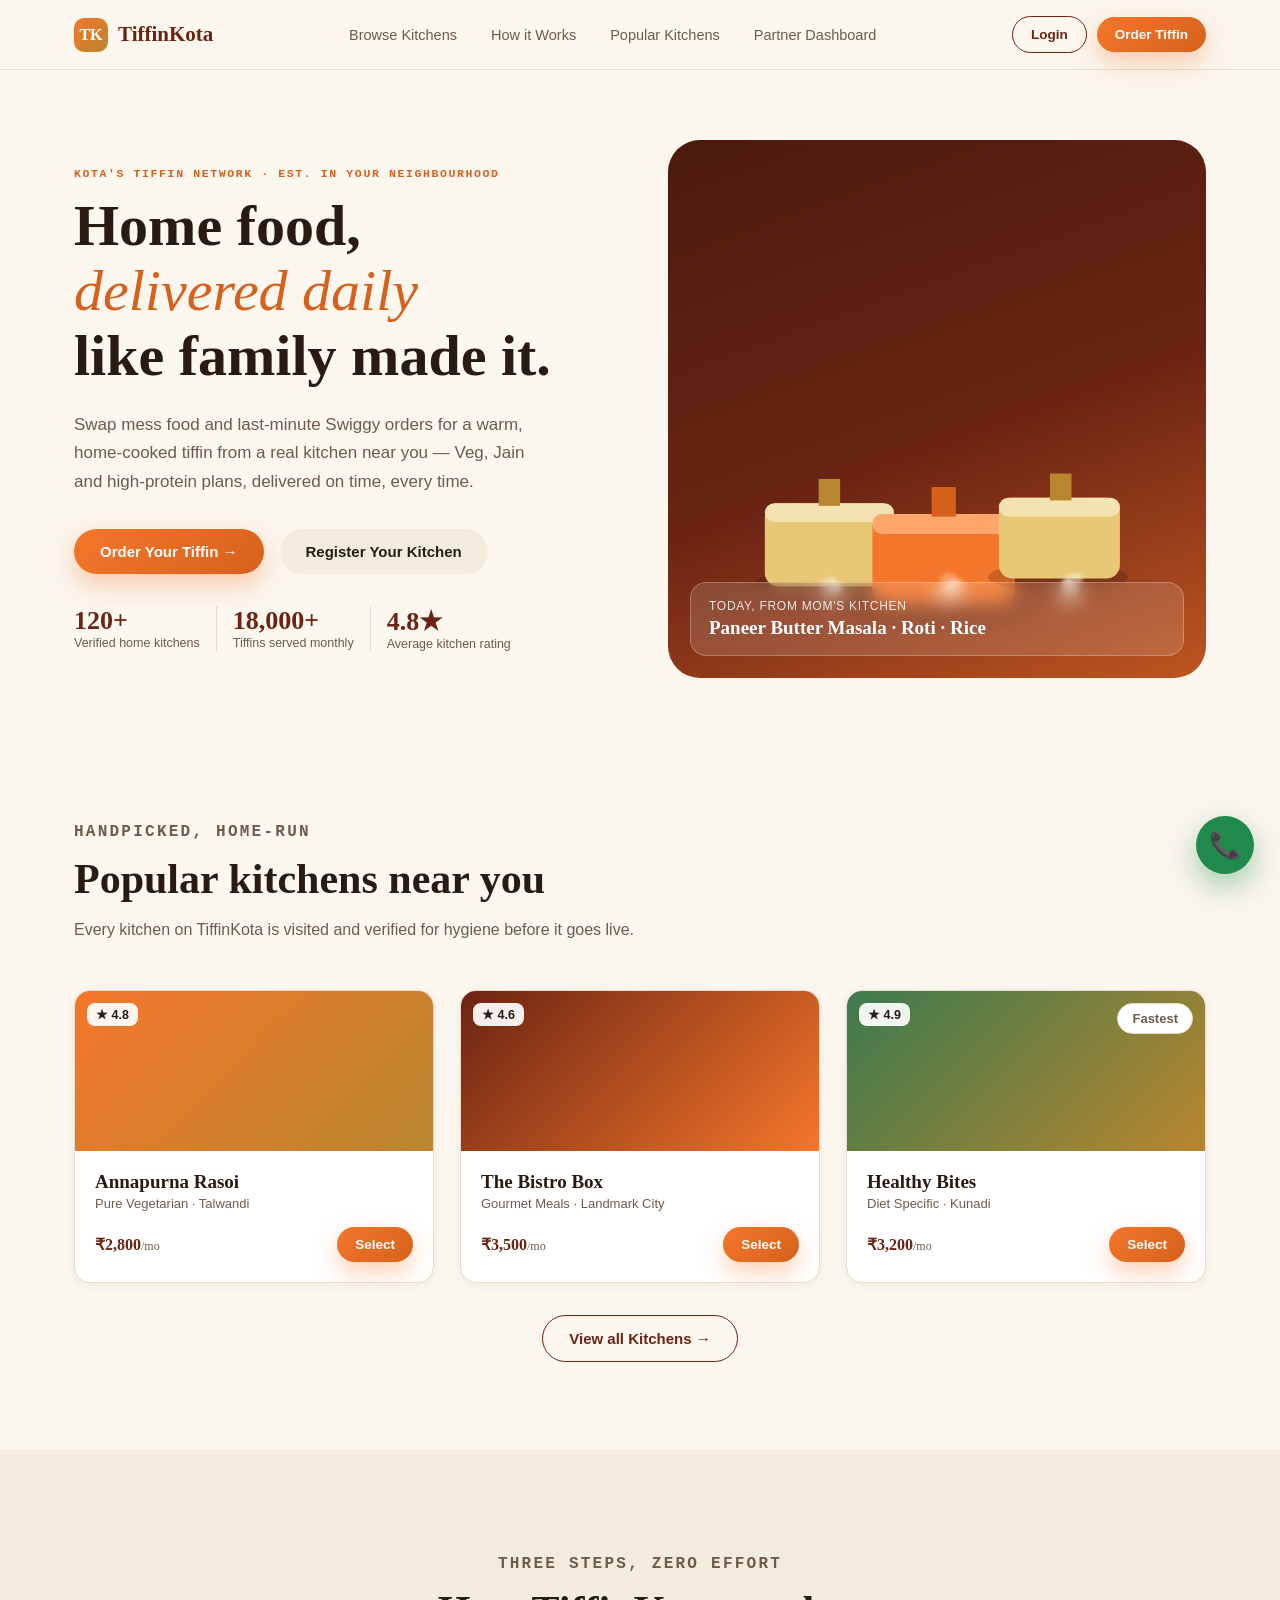
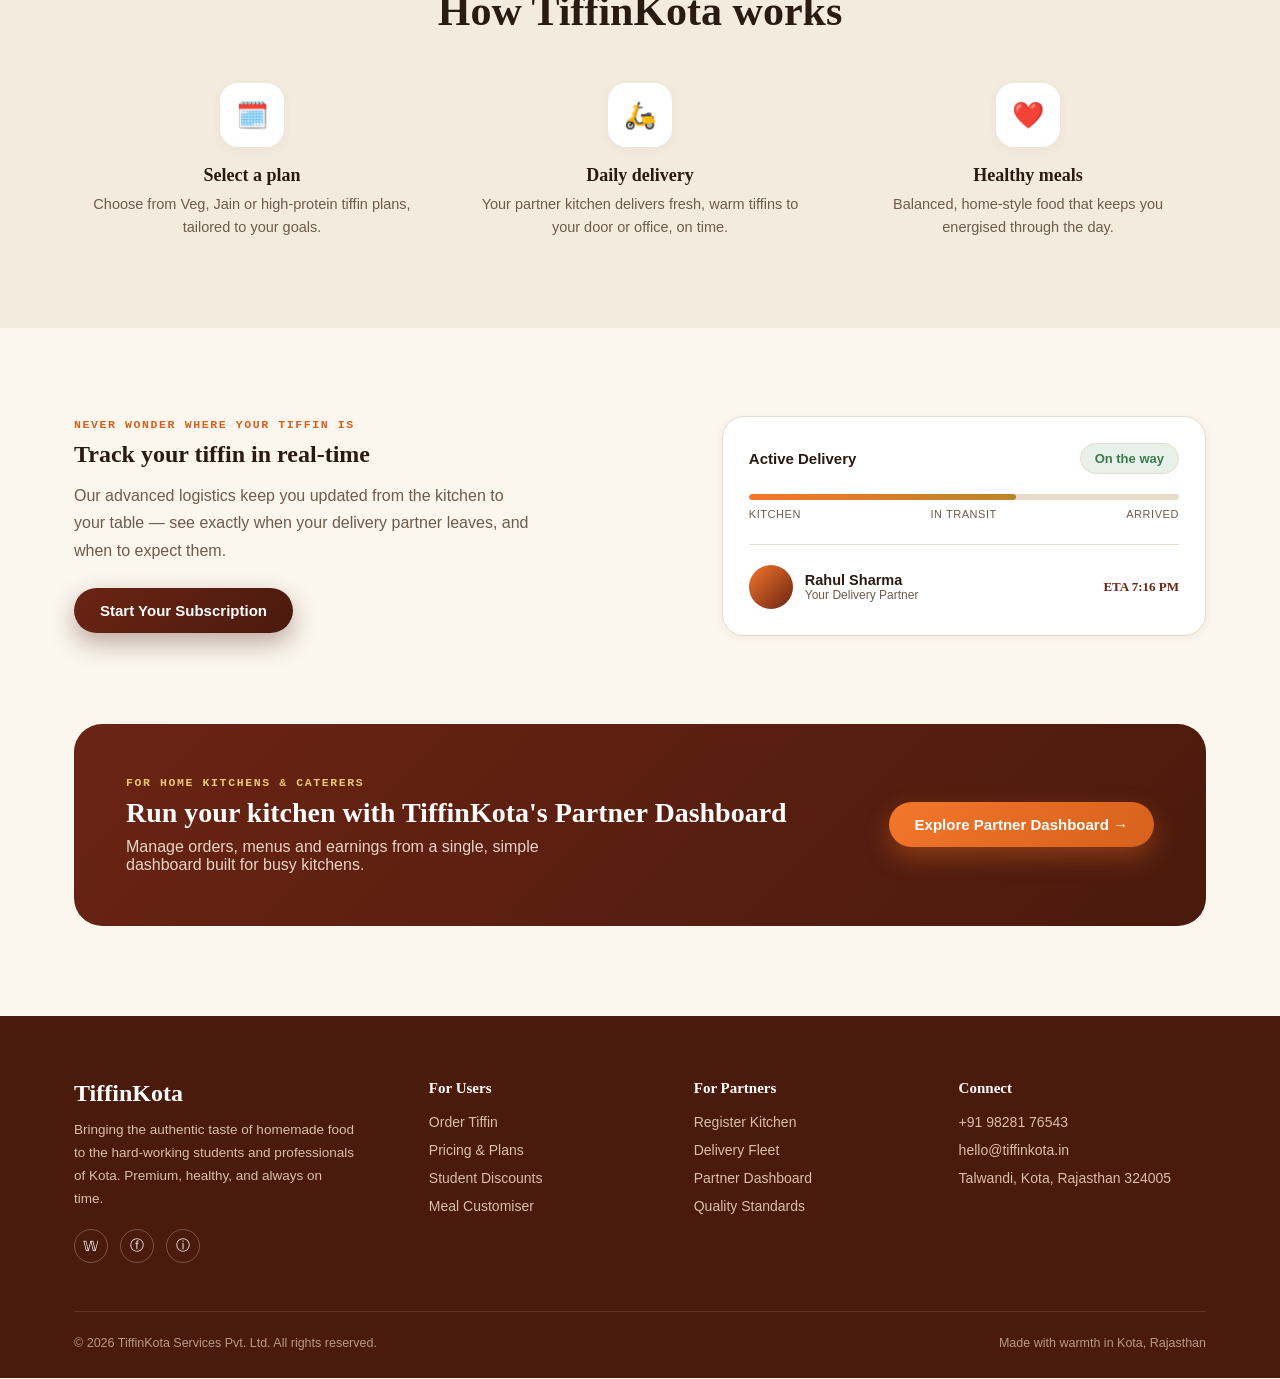
==== commit 179823ae: "Add reCAPTCHA container to index.html" ====
--- a/index.html
+++ b/index.html
@@ -277,5 +277,6 @@
 <a href="#" class="wa-float" data-wa="Hi TiffinKota, I'd like to order a tiffin!" aria-label="Chat on WhatsApp">📞</a>
 
 <script src="./script.js"></script>
+  <div id="recaptcha-container"></div>
 </body>
 </html>
